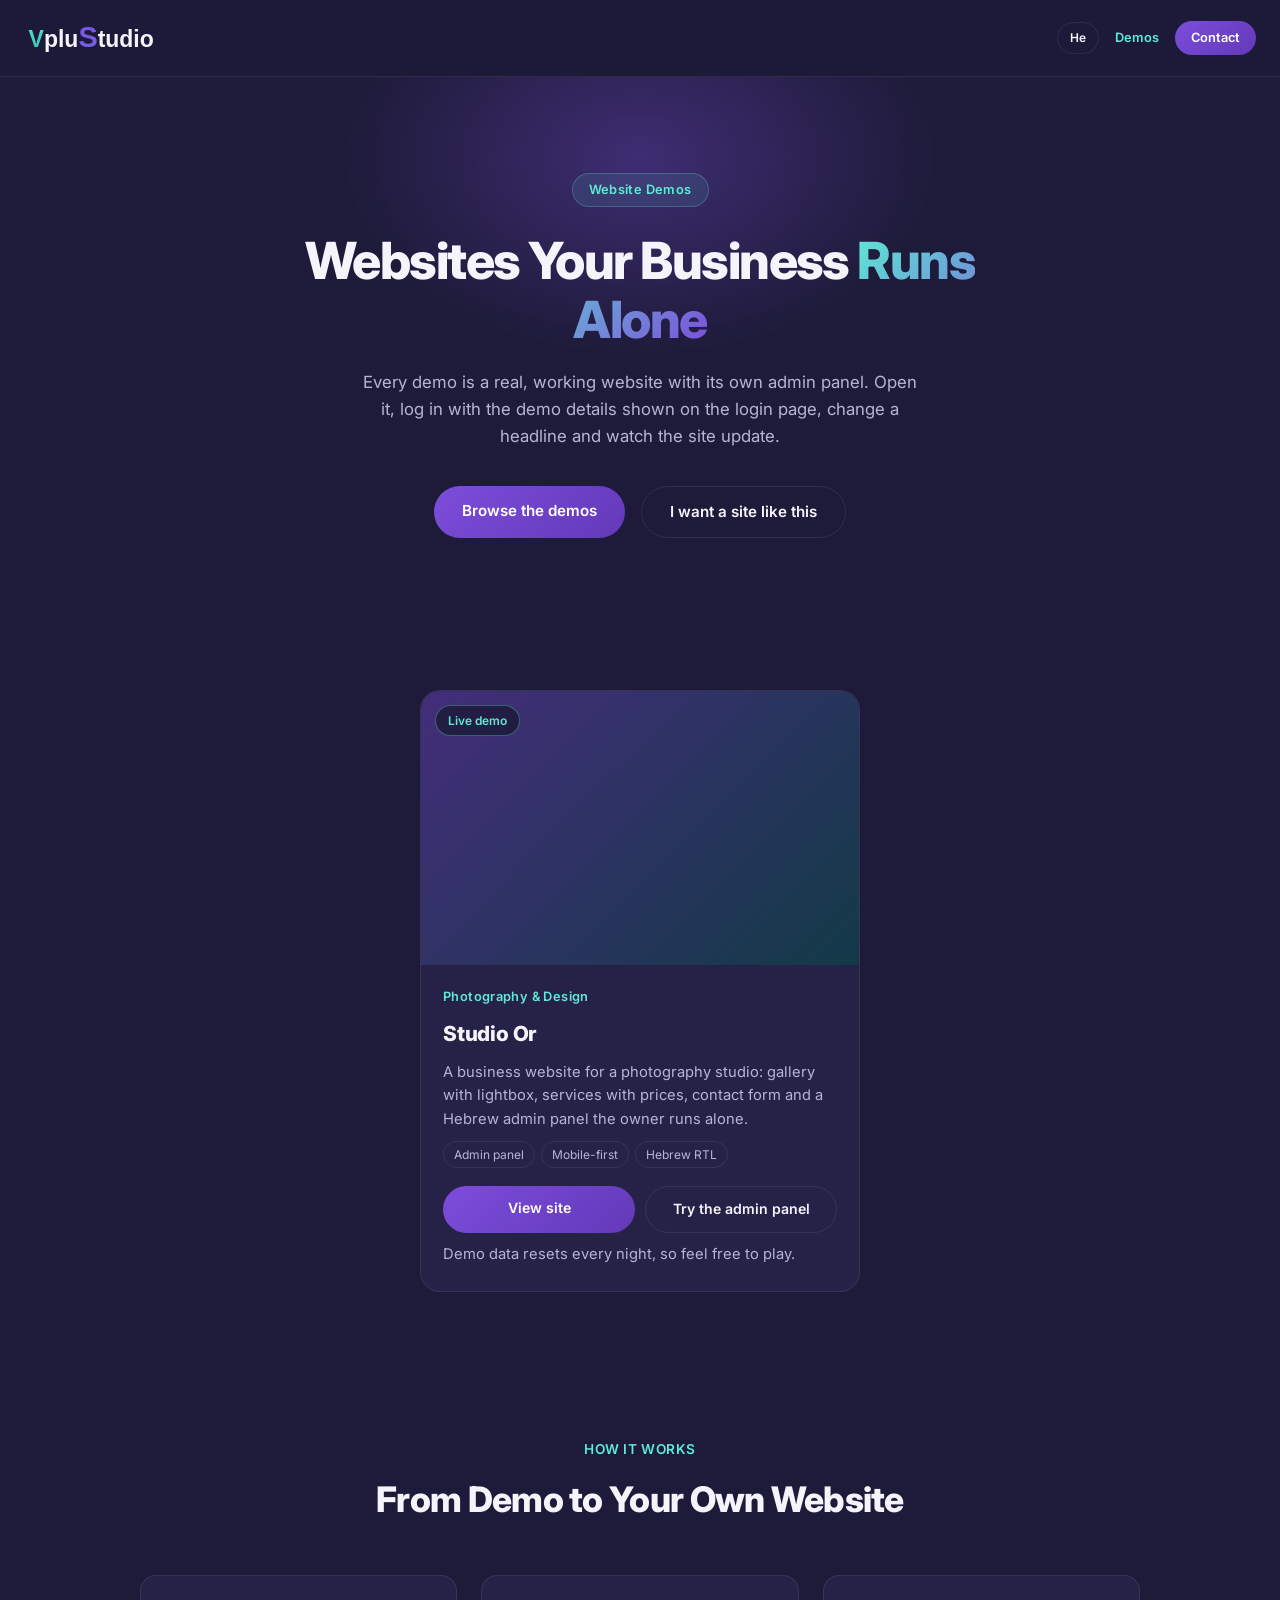
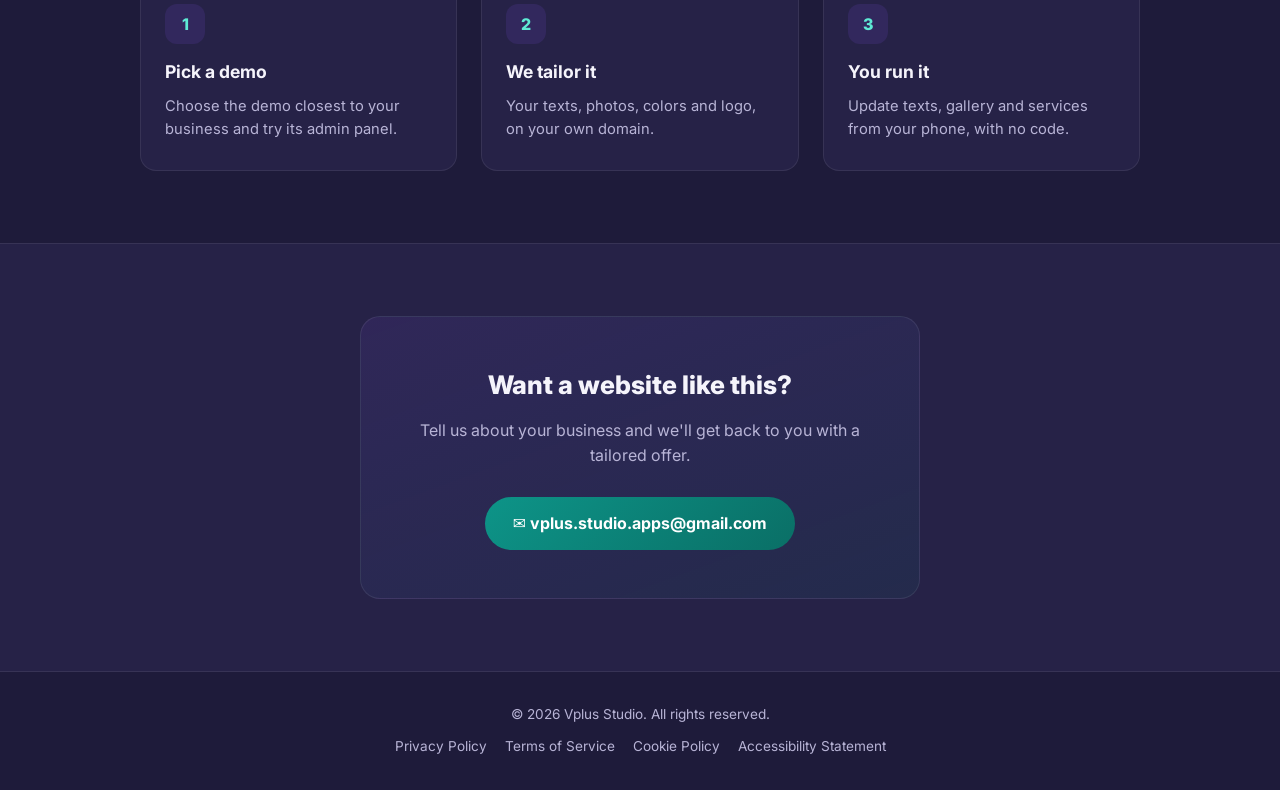
==== demos.html @ effa2103 "feat: add website demos page and homepage demos section - demos.html (/demos): bilingual page listin" ====
<!DOCTYPE html>
<html lang="en" dir="ltr">
<head>
<meta charset="UTF-8">
<meta name="viewport" content="width=device-width, initial-scale=1.0">
<title>Website Demos | Vplus Studio</title>
<meta name="description" content="Live demos of the business websites Vplus Studio builds: ready-made sites with an admin panel the owner runs alone.">
<meta property="og:title" content="Website Demos | Vplus Studio">
<meta property="og:description" content="Live demos of business websites with an admin panel the owner runs alone.">
<meta property="og:type" content="website">
<link rel="manifest" href="manifest.json">
<meta name="theme-color" content="#1E1B3A">
<link rel="icon" type="image/png" sizes="192x192" href="icons/icon-192.png">
<link rel="preconnect" href="https://fonts.googleapis.com">
<link rel="preconnect" href="https://fonts.gstatic.com" crossorigin>
<link href="https://fonts.googleapis.com/css2?family=Inter:wght@400;500;600;700;800&display=swap" rel="stylesheet">
<link rel="stylesheet" href="assets/site.css">
<link rel="stylesheet" href="assets/demos.css">
</head>
<body>

  <header>
    <div class="header-inner">
      <a class="logo" href="index.html">
        <img class="logo-img" src="assets/vplus-studio-wordmark-dark.svg" alt="Vplus Studio">
      </a>
      <nav>
        <button type="button" class="lang-toggle" id="langToggle" onclick="toggleLang()">He</button>
        <a class="nav-link" data-i18n="navDemos" href="demos.html" aria-current="page">Demos</a>
        <a class="nav-cta" data-i18n="navCta" href="mailto:vplus.studio.apps@gmail.com">Contact</a>
      </nav>
    </div>
  </header>

  <main>
    <section class="hero">
      <div class="hero-content">
        <span class="eyebrow" data-i18n="heroEyebrow">Website Demos</span>
        <h1><span data-i18n="heroTitleStart">Websites Your Business</span> <span class="highlight" data-i18n="heroTitleHighlight">Runs Alone</span></h1>
        <p data-i18n="heroText">
          Every demo is a real, working website with its own admin panel. Open it, log in with the demo details
          shown on the login page, change a headline and watch the site update.
        </p>
        <div class="hero-actions">
          <a class="btn btn-primary" data-i18n="heroPrimaryBtn" href="#list">Browse the demos</a>
          <a class="btn btn-secondary" data-i18n="heroSecondaryBtn" href="mailto:vplus.studio.apps@gmail.com">I want a site like this</a>
        </div>
      </div>
    </section>

    <section id="list">
      <div class="demos-grid" data-demos></div>
    </section>

    <section id="how">
      <div class="section-header">
        <span class="tag" data-i18n="howTag">How It Works</span>
        <h2 data-i18n="howTitle">From Demo to Your Own Website</h2>
      </div>
      <div class="steps-grid">
        <div class="feature-card">
          <span class="step-num">1</span>
          <h3 data-i18n="step1Title">Pick a demo</h3>
          <p data-i18n="step1Text">Choose the demo closest to your business and try its admin panel.</p>
        </div>
        <div class="feature-card">
          <span class="step-num">2</span>
          <h3 data-i18n="step2Title">We tailor it</h3>
          <p data-i18n="step2Text">Your texts, photos, colors and logo, on your own domain.</p>
        </div>
        <div class="feature-card">
          <span class="step-num">3</span>
          <h3 data-i18n="step3Title">You run it</h3>
          <p data-i18n="step3Text">Update texts, gallery and services from your phone, with no code.</p>
        </div>
      </div>
    </section>

    <section class="contact" id="contact">
      <div class="contact-card">
        <h2 data-i18n="contactTitle">Want a website like this?</h2>
        <p data-i18n="contactText">Tell us about your business and we'll get back to you with a tailored offer.</p>
        <a class="email-link" href="mailto:vplus.studio.apps@gmail.com">
          ✉️ vplus.studio.apps@gmail.com
        </a>
      </div>
    </section>
  </main>

  <footer>
    <div data-i18n="footerText">© 2026 Vplus Studio. All rights reserved.</div>
    <div class="footer-links">
      <a data-i18n="footerPrivacy" data-href-en="docs/legal/en/privacy-policy.html" data-href-he="docs/legal/privacy-policy.html" href="docs/legal/en/privacy-policy.html">Privacy Policy</a>
      <a data-i18n="footerTerms" data-href-en="docs/legal/en/terms-of-service.html" data-href-he="docs/legal/terms-of-service.html" href="docs/legal/en/terms-of-service.html">Terms of Service</a>
      <a data-i18n="footerCookies" data-href-en="docs/legal/en/cookie-policy.html" data-href-he="docs/legal/cookie-policy.html" href="docs/legal/en/cookie-policy.html">Cookie Policy</a>
      <a data-i18n="footerAccessibility" data-href-en="docs/legal/en/accessibility-statement.html" data-href-he="docs/legal/accessibility-statement.html" href="docs/legal/en/accessibility-statement.html">Accessibility Statement</a>
    </div>
  </footer>

  <script>
    (function () {
      var translations = {
        en: {
          pageTitle: "Website Demos | Vplus Studio",
          navDemos: "Demos",
          navCta: "Contact",
          heroEyebrow: "Website Demos",
          heroTitleStart: "Websites Your Business",
          heroTitleHighlight: "Runs Alone",
          heroText: "Every demo is a real, working website with its own admin panel. Open it, log in with the demo details shown on the login page, change a headline and watch the site update.",
          heroPrimaryBtn: "Browse the demos",
          heroSecondaryBtn: "I want a site like this",
          howTag: "How It Works",
          howTitle: "From Demo to Your Own Website",
          step1Title: "Pick a demo",
          step1Text: "Choose the demo closest to your business and try its admin panel.",
          step2Title: "We tailor it",
          step2Text: "Your texts, photos, colors and logo, on your own domain.",
          step3Title: "You run it",
          step3Text: "Update texts, gallery and services from your phone, with no code.",
          contactTitle: "Want a website like this?",
          contactText: "Tell us about your business and we'll get back to you with a tailored offer.",
          footerText: "© 2026 Vplus Studio. All rights reserved.",
          footerPrivacy: "Privacy Policy",
          footerTerms: "Terms of Service",
          footerCookies: "Cookie Policy",
          footerAccessibility: "Accessibility Statement",
          langToggleLabel: "He"
        },
        he: {
          pageTitle: "אתרי דמו | Vplus Studio",
          navDemos: "אתרי דמו",
          navCta: "צור קשר",
          heroEyebrow: "אתרי דמו",
          heroTitleStart: "אתרים שהעסק שלכם",
          heroTitleHighlight: "מנהל לבד",
          heroText: "כל דמו הוא אתר אמיתי שעובד, עם לוח ניהול משלו. פתחו אותו, היכנסו עם פרטי הדמו שמופיעים בדף הכניסה, שנו כותרת וראו את האתר מתעדכן.",
          heroPrimaryBtn: "לאתרי הדמו",
          heroSecondaryBtn: "אני רוצה אתר כזה",
          howTag: "איך זה עובד",
          howTitle: "מדמו לאתר משלכם",
          step1Title: "בוחרים דמו",
          step1Text: "בוחרים את הדמו הכי קרוב לעסק שלכם ומנסים את לוח הניהול.",
          step2Title: "אנחנו מתאימים",
          step2Text: "הטקסטים, התמונות, הצבעים והלוגו שלכם, בדומיין משלכם.",
          step3Title: "אתם מנהלים",
          step3Text: "מעדכנים טקסטים, גלריה ושירותים מהטלפון, בלי קוד.",
          contactTitle: "רוצים אתר כזה?",
          contactText: "ספרו לנו על העסק שלכם, ונחזור אליכם עם הצעה מותאמת.",
          footerText: "© 2026 Vplus Studio. All rights reserved.",
          footerPrivacy: "מדיניות פרטיות",
          footerTerms: "תנאי שימוש",
          footerCookies: "מדיניות עוגיות",
          footerAccessibility: "הצהרת נגישות",
          langToggleLabel: "En"
        }
      };

      function applyLang(lang) {
        var dict = translations[lang] || translations.en;
        document.documentElement.lang = lang;
        document.documentElement.dir = lang === "he" ? "rtl" : "ltr";
        document.documentElement.setAttribute("data-current-lang", lang);
        document.title = dict.pageTitle;

        document.querySelectorAll("[data-i18n]").forEach(function (el) {
          var key = el.getAttribute("data-i18n");
          if (dict[key] !== undefined) {
            el.textContent = dict[key];
          }
        });

        document.querySelectorAll("[data-href-en][data-href-he]").forEach(function (el) {
          el.setAttribute("href", el.getAttribute(lang === "he" ? "data-href-he" : "data-href-en"));
        });

        var toggleBtn = document.getElementById("langToggle");
        if (toggleBtn) {
          toggleBtn.textContent = dict.langToggleLabel;
        }

        try {
          localStorage.setItem("vplus-lang", lang);
        } catch (e) {}

        document.dispatchEvent(new CustomEvent("vplus:langchange", { detail: lang }));
      }

      function getInitialLang() {
        try {
          var saved = localStorage.getItem("vplus-lang");
          if (saved === "en" || saved === "he") return saved;
        } catch (e) {}
        return "en";
      }

      window.toggleLang = function () {
        var current = document.documentElement.getAttribute("data-current-lang") || "en";
        applyLang(current === "en" ? "he" : "en");
      };

      applyLang(getInitialLang());
    })();
  </script>
  <script src="assets/demos.js"></script>

</body>
</html>
---- assets/site.css ----
/* Shared styles for index.html and demos.html. */
:root {
  --bg: #1E1B3A;
  --bg-elevated: #262247;
  --accent-purple: #7c4ddb;
  --accent-teal: #0d9488;
  --accent-teal-light: #5eead4;
  --text-primary: #f5f4fb;
  --text-secondary: #b8b4d6;
  --border-color: rgba(255, 255, 255, 0.08);
}

* {
  margin: 0;
  padding: 0;
  box-sizing: border-box;
}

html {
  scroll-behavior: smooth;
}

body {
  font-family: 'Inter', system-ui, -apple-system, 'Segoe UI', Roboto, sans-serif;
  background-color: var(--bg);
  color: var(--text-primary);
  line-height: 1.6;
  -webkit-font-smoothing: antialiased;
}

a {
  color: inherit;
}

.container {
  max-width: 1100px;
  margin: 0 auto;
  padding: 0 24px;
}

/* Header */
header {
  position: sticky;
  top: 0;
  z-index: 10;
  background-color: rgba(30, 27, 58, 0.85);
  backdrop-filter: blur(10px);
  border-bottom: 1px solid var(--border-color);
}

.header-inner {
  display: flex;
  align-items: center;
  justify-content: space-between;
  padding: 18px 24px;
  direction: ltr;
}

.logo {
  display: flex;
  align-items: center;
}

.logo-img {
  display: block;
  height: 40px;
  width: auto;
}

nav {
  display: flex;
  align-items: center;
  gap: 12px;
}

nav a.nav-cta {
  display: inline-block;
  padding: 7px 16px;
  border-radius: 999px;
  background: linear-gradient(135deg, var(--accent-purple), #6339b8);
  color: #fff;
  font-weight: 600;
  font-size: 0.8rem;
  line-height: 1.5;
  text-decoration: none;
  transition: transform 0.15s ease, box-shadow 0.15s ease;
  white-space: nowrap;
}

nav a.nav-cta:hover {
  transform: translateY(-1px);
  box-shadow: 0 8px 20px rgba(124, 77, 219, 0.35);
}

.lang-toggle {
  padding: 6px 12px;
  border-radius: 999px;
  background: transparent;
  border: 1px solid var(--border-color);
  color: var(--text-primary);
  font-family: inherit;
  font-weight: 600;
  font-size: 0.75rem;
  line-height: 1.5;
  cursor: pointer;
  white-space: nowrap;
  transition: border-color 0.15s ease, color 0.15s ease;
}

.lang-toggle:hover {
  border-color: var(--accent-teal-light);
  color: var(--accent-teal-light);
}

/* Hero */
.hero {
  padding: 96px 24px 80px;
  text-align: center;
  position: relative;
  overflow: hidden;
}

.hero::before {
  content: "";
  position: absolute;
  top: -120px;
  left: 50%;
  transform: translateX(-50%);
  width: 600px;
  height: 400px;
  background: radial-gradient(ellipse at center, rgba(124, 77, 219, 0.35), transparent 70%);
  pointer-events: none;
}

.hero-content {
  position: relative;
  max-width: 720px;
  margin: 0 auto;
}

.eyebrow {
  display: inline-block;
  padding: 6px 16px;
  border-radius: 999px;
  background: rgba(94, 234, 212, 0.1);
  border: 1px solid rgba(94, 234, 212, 0.25);
  color: var(--accent-teal-light);
  font-size: 0.8rem;
  font-weight: 600;
  letter-spacing: 0.03em;
  margin-bottom: 24px;
}

.hero h1 {
  font-size: clamp(2rem, 5vw, 3.2rem);
  font-weight: 800;
  letter-spacing: -0.03em;
  line-height: 1.15;
  margin-bottom: 20px;
}

.hero h1 .highlight {
  background: linear-gradient(135deg, var(--accent-teal-light), var(--accent-purple));
  -webkit-background-clip: text;
  background-clip: text;
  color: transparent;
}

.hero p {
  font-size: 1.05rem;
  color: var(--text-secondary);
  max-width: 560px;
  margin: 0 auto 36px;
}

.hero-actions {
  display: flex;
  justify-content: center;
  gap: 16px;
  flex-wrap: wrap;
}

.btn {
  display: inline-block;
  padding: 13px 28px;
  border-radius: 999px;
  font-weight: 600;
  font-size: 0.95rem;
  text-decoration: none;
  transition: transform 0.15s ease, box-shadow 0.15s ease, background-color 0.15s ease;
}

.btn-primary {
  background: linear-gradient(135deg, var(--accent-purple), #6339b8);
  color: #fff;
}

.btn-primary:hover {
  transform: translateY(-2px);
  box-shadow: 0 10px 24px rgba(124, 77, 219, 0.4);
}

.btn-secondary {
  background: transparent;
  color: var(--text-primary);
  border: 1px solid var(--border-color);
}

.btn-secondary:hover {
  border-color: var(--accent-teal-light);
  color: var(--accent-teal-light);
}

/* Sections */
section {
  padding: 72px 24px;
}

.section-header {
  text-align: center;
  max-width: 600px;
  margin: 0 auto 48px;
}

.section-header .tag {
  color: var(--accent-teal-light);
  font-weight: 600;
  font-size: 0.85rem;
  letter-spacing: 0.04em;
  text-transform: uppercase;
}

.section-header h2 {
  font-size: clamp(1.6rem, 3.5vw, 2.2rem);
  font-weight: 800;
  letter-spacing: -0.02em;
  margin-top: 10px;
}

.section-header p {
  color: var(--text-secondary);
  margin-top: 14px;
}

/* Features / About */
.features-grid {
  display: grid;
  grid-template-columns: repeat(3, 1fr);
  gap: 24px;
  max-width: 1000px;
  margin: 0 auto;
}

.feature-card {
  background: var(--bg-elevated);
  border: 1px solid var(--border-color);
  border-radius: 16px;
  padding: 28px 24px;
  transition: transform 0.2s ease, border-color 0.2s ease;
}

.feature-card:hover {
  transform: translateY(-4px);
  border-color: rgba(124, 77, 219, 0.4);
}

.feature-icon {
  width: 44px;
  height: 44px;
  border-radius: 12px;
  display: flex;
  align-items: center;
  justify-content: center;
  background: rgba(124, 77, 219, 0.15);
  color: var(--accent-teal-light);
  font-size: 1.3rem;
  margin-bottom: 16px;
}

.feature-card h3 {
  font-size: 1.1rem;
  font-weight: 700;
  margin-bottom: 8px;
}

.feature-card p {
  color: var(--text-secondary);
  font-size: 0.92rem;
}

/* Contact */
.contact {
  background: var(--bg-elevated);
  border-top: 1px solid var(--border-color);
  border-bottom: 1px solid var(--border-color);
}

.contact-card {
  max-width: 560px;
  margin: 0 auto;
  text-align: center;
  background: linear-gradient(160deg, rgba(124, 77, 219, 0.12), rgba(13, 148, 136, 0.08));
  border: 1px solid var(--border-color);
  border-radius: 20px;
  padding: 48px 32px;
}

.contact-card h2 {
  font-size: 1.6rem;
  font-weight: 800;
  margin-bottom: 12px;
}

.contact-card p {
  color: var(--text-secondary);
  margin-bottom: 28px;
}

.email-link {
  display: inline-flex;
  align-items: center;
  justify-content: center;
  gap: 10px;
  max-width: 100%;
  padding: 14px 28px;
  border-radius: 999px;
  background: linear-gradient(135deg, var(--accent-teal), #0a6f66);
  color: #fff;
  font-weight: 700;
  font-size: 1rem;
  text-decoration: none;
  text-align: center;
  direction: ltr;
  unicode-bidi: isolate;
  overflow-wrap: anywhere;
  transition: transform 0.15s ease, box-shadow 0.15s ease;
}

.email-link:hover {
  transform: translateY(-2px);
  box-shadow: 0 10px 24px rgba(13, 148, 136, 0.4);
}

/* Footer */
footer {
  padding: 32px 24px;
  text-align: center;
  color: var(--text-secondary);
  font-size: 0.85rem;
}

footer .footer-links {
  margin-top: 10px;
  display: flex;
  justify-content: center;
  gap: 18px;
  flex-wrap: wrap;
}

footer a {
  color: var(--text-secondary);
  text-decoration: none;
}

footer a:hover {
  color: var(--accent-teal-light);
}

/* Mobile */
@media (max-width: 720px) {
  .features-grid {
    grid-template-columns: 1fr;
  }

  .hero {
    padding: 72px 20px 56px;
  }

  section {
    padding: 56px 20px;
  }

  .contact-card {
    padding: 36px 22px;
  }
}

@media (max-width: 400px) {
  .header-inner {
    flex-direction: column;
    align-items: center;
    gap: 10px;
    padding: 14px 16px;
  }

  .logo-img {
    height: 50px;
  }
}

/* Plain nav link (Demos) */
nav a.nav-link {
  color: var(--text-primary);
  font-weight: 600;
  font-size: 0.8rem;
  text-decoration: none;
  padding: 7px 4px;
  white-space: nowrap;
}

nav a.nav-link:hover,
nav a.nav-link[aria-current="page"] {
  color: var(--accent-teal-light);
}

/* Logo as a home link (demos.html) */
a.logo {
  text-decoration: none;
}

/* "How it works" steps (demos.html) */
.steps-grid {
  display: grid;
  grid-template-columns: repeat(3, 1fr);
  gap: 24px;
  max-width: 1000px;
  margin: 0 auto;
}

.step-num {
  display: inline-flex;
  align-items: center;
  justify-content: center;
  width: 40px;
  height: 40px;
  border-radius: 12px;
  background: rgba(124, 77, 219, 0.15);
  color: var(--accent-teal-light);
  font-weight: 800;
  margin-bottom: 14px;
}

@media (max-width: 720px) {
  .steps-grid {
    grid-template-columns: 1fr;
  }
}
---- assets/demos.css ----
/* Demo site cards, shared by index.html (teaser) and demos.html (full list). */

.demos-grid {
  display: grid;
  grid-template-columns: repeat(auto-fit, minmax(min(100%, 320px), 440px));
  justify-content: center;
  gap: 24px;
  max-width: 1000px;
  margin: 0 auto;
}

.demo-card {
  display: flex;
  flex-direction: column;
  background: var(--bg-elevated);
  border: 1px solid var(--border-color);
  border-radius: 20px;
  overflow: hidden;
  transition: transform 0.2s ease, border-color 0.2s ease;
}

.demo-card:hover {
  transform: translateY(-4px);
  border-color: rgba(124, 77, 219, 0.45);
}

.demo-media {
  position: relative;
  display: block;
  aspect-ratio: 16 / 10;
  background: linear-gradient(135deg, rgba(124, 77, 219, 0.45), rgba(13, 148, 136, 0.3)), #15132b;
  overflow: hidden;
}

.demo-media img {
  width: 100%;
  height: 100%;
  object-fit: cover;
  display: block;
  transition: transform 0.4s ease;
}

.demo-card:hover .demo-media img {
  transform: scale(1.04);
}

.demo-badge {
  position: absolute;
  top: 14px;
  inset-inline-start: 14px;
  padding: 5px 12px;
  border-radius: 999px;
  background: rgba(30, 27, 58, 0.85);
  border: 1px solid rgba(94, 234, 212, 0.35);
  color: var(--accent-teal-light);
  font-size: 0.75rem;
  font-weight: 600;
}

.demo-body {
  display: flex;
  flex-direction: column;
  gap: 10px;
  padding: 22px 22px 24px;
  flex: 1;
}

.demo-category {
  color: var(--accent-teal-light);
  font-size: 0.8rem;
  font-weight: 600;
  letter-spacing: 0.03em;
}

.demo-card h3 {
  font-size: 1.3rem;
  font-weight: 800;
  letter-spacing: -0.01em;
}

.demo-card p {
  color: var(--text-secondary);
  font-size: 0.92rem;
}

.demo-tags {
  display: flex;
  flex-wrap: wrap;
  gap: 6px;
  list-style: none;
}

.demo-tags li {
  padding: 3px 10px;
  border-radius: 999px;
  border: 1px solid var(--border-color);
  color: var(--text-secondary);
  font-size: 0.75rem;
}

.demo-actions {
  display: flex;
  flex-wrap: wrap;
  gap: 10px;
  margin-top: auto;
  padding-top: 8px;
}

.demo-actions .btn {
  padding: 11px 20px;
  font-size: 0.88rem;
  text-align: center;
  flex: 1 1 170px;
  white-space: nowrap;
}

.demo-note {
  color: var(--text-secondary);
  font-size: 0.78rem;
}

.demos-status {
  text-align: center;
  color: var(--text-secondary);
  padding: 24px 0;
}

.demos-more {
  text-align: center;
  margin-top: 36px;
}
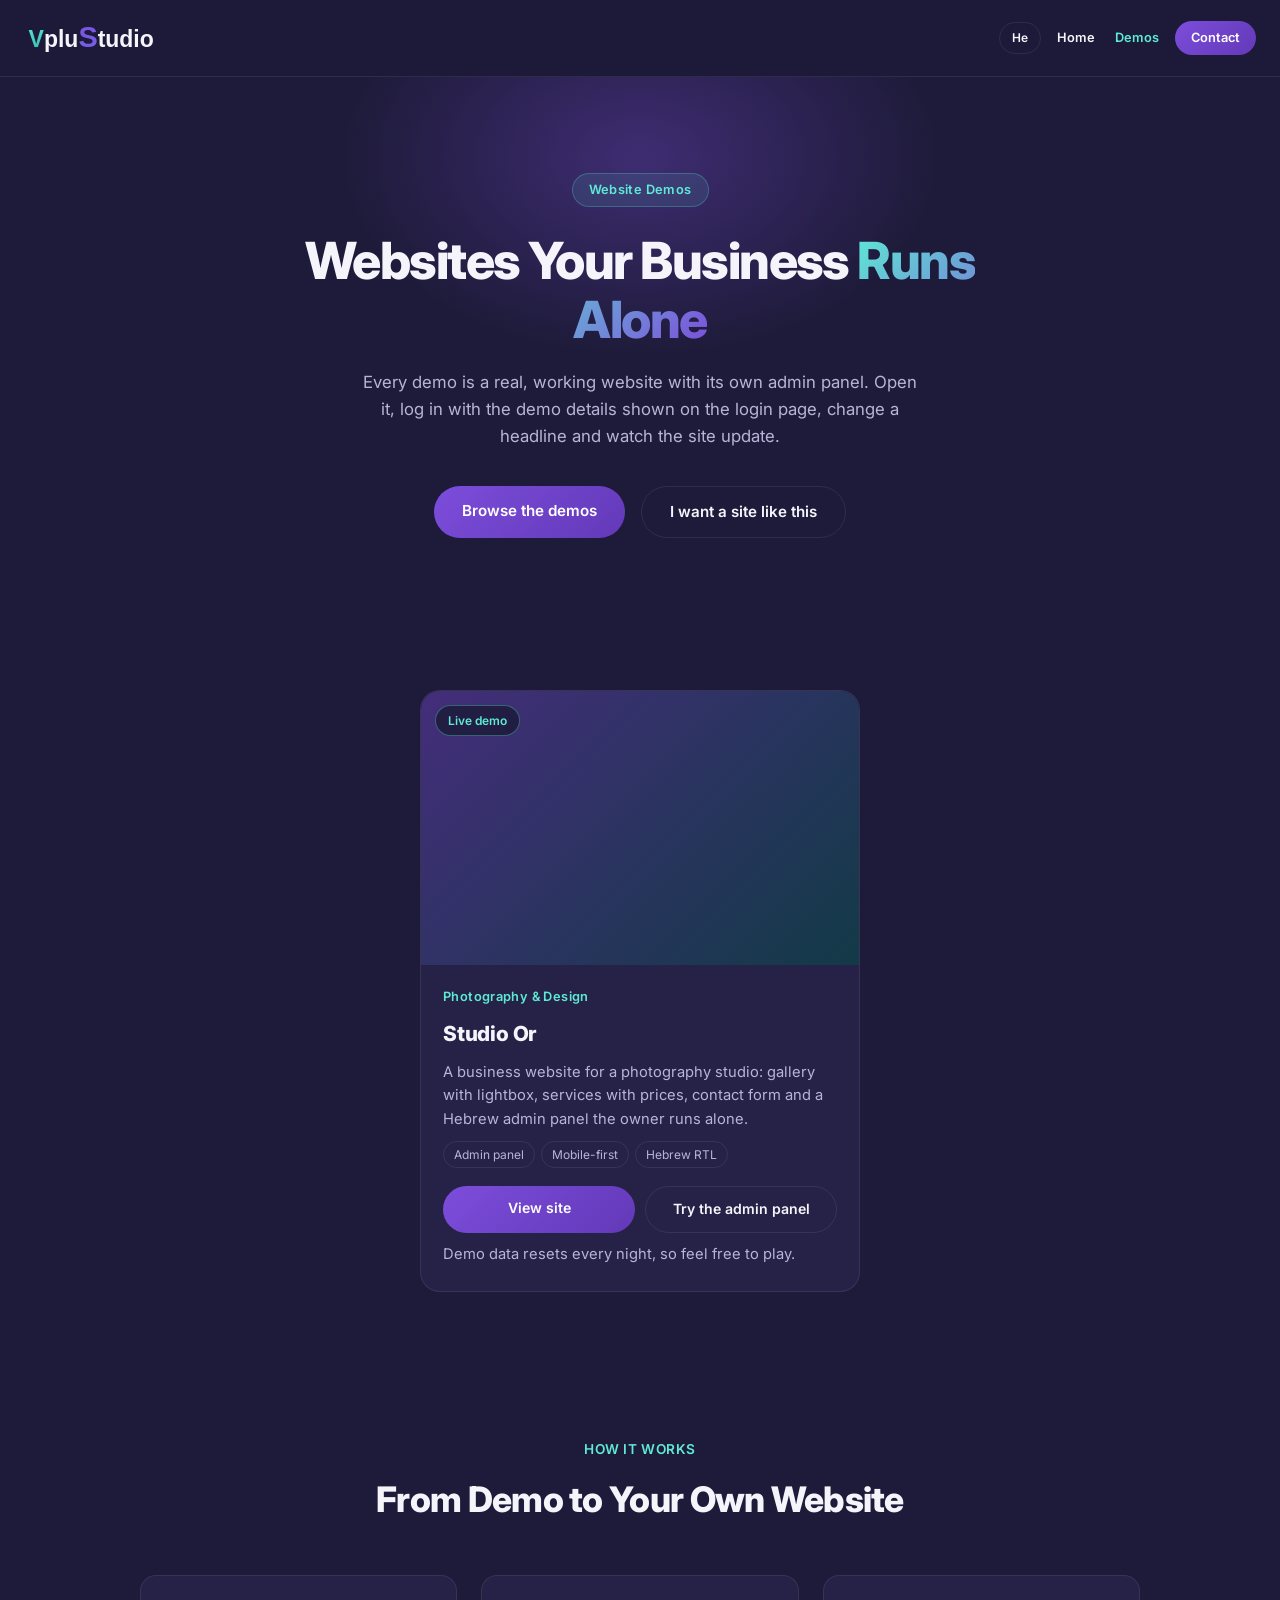
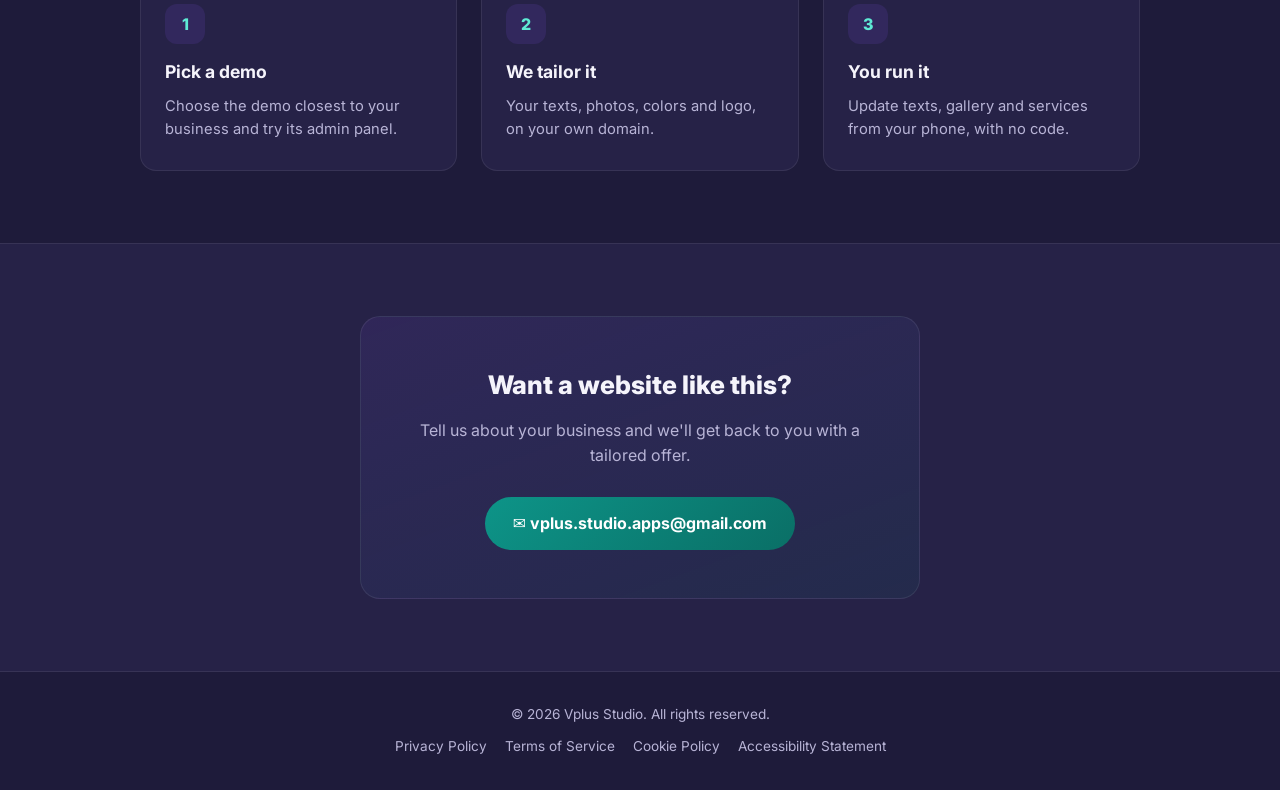
==== commit ac63cedd: "feat: add Home link to the demos page menu Co-Authored-By: Claude Opus 5.5 <noreply@anthropic.com> C" ====
--- a/demos.html
+++ b/demos.html
@@ -21,11 +21,12 @@
 
   <header>
     <div class="header-inner">
-      <a class="logo" href="index.html">
+      <a class="logo" href="index.html" aria-label="Vplus Studio – Home">
         <img class="logo-img" src="assets/vplus-studio-wordmark-dark.svg" alt="Vplus Studio">
       </a>
       <nav>
         <button type="button" class="lang-toggle" id="langToggle" onclick="toggleLang()">He</button>
+        <a class="nav-link" data-i18n="navHome" href="index.html">Home</a>
         <a class="nav-link" data-i18n="navDemos" href="demos.html" aria-current="page">Demos</a>
         <a class="nav-cta" data-i18n="navCta" href="mailto:vplus.studio.apps@gmail.com">Contact</a>
       </nav>
@@ -102,6 +103,7 @@
       var translations = {
         en: {
           pageTitle: "Website Demos | Vplus Studio",
+          navHome: "Home",
           navDemos: "Demos",
           navCta: "Contact",
           heroEyebrow: "Website Demos",
@@ -129,6 +131,7 @@
         },
         he: {
           pageTitle: "אתרי דמו | Vplus Studio",
+          navHome: "דף הבית",
           navDemos: "אתרי דמו",
           navCta: "צור קשר",
           heroEyebrow: "אתרי דמו",
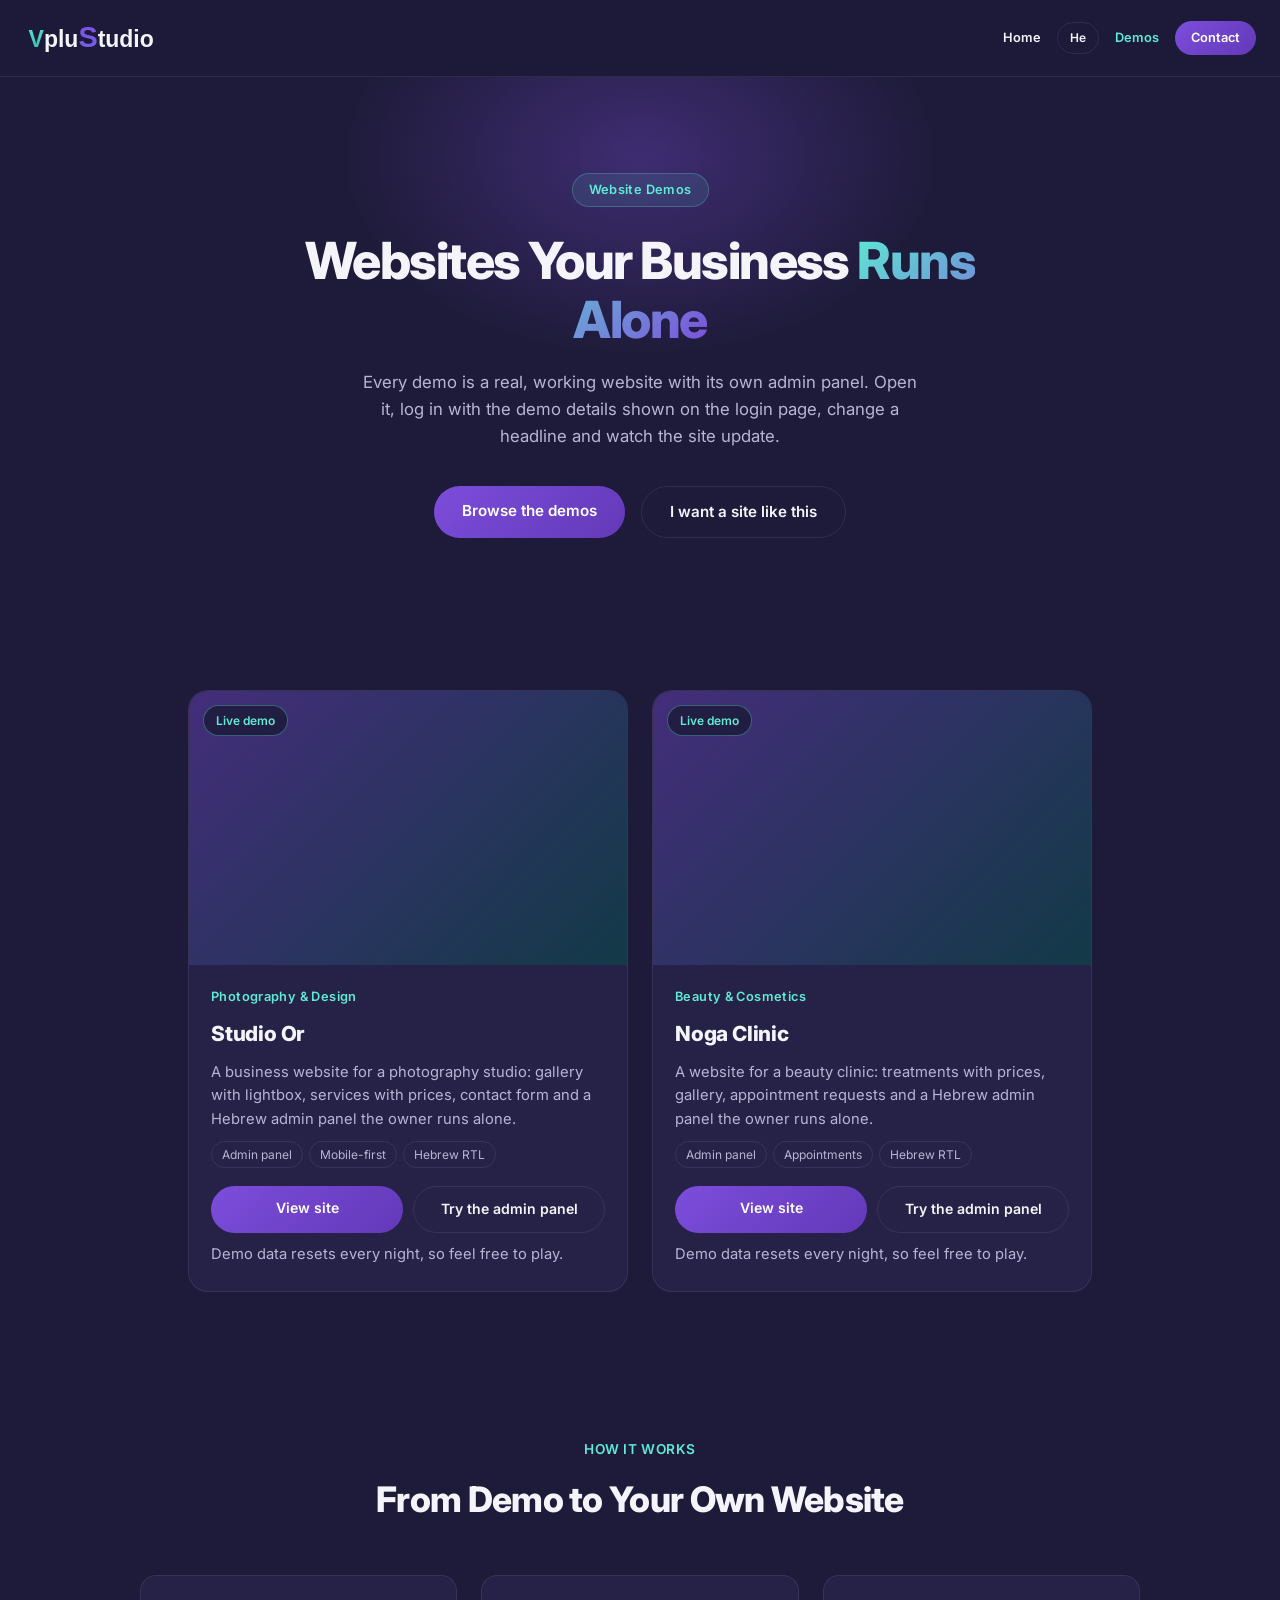
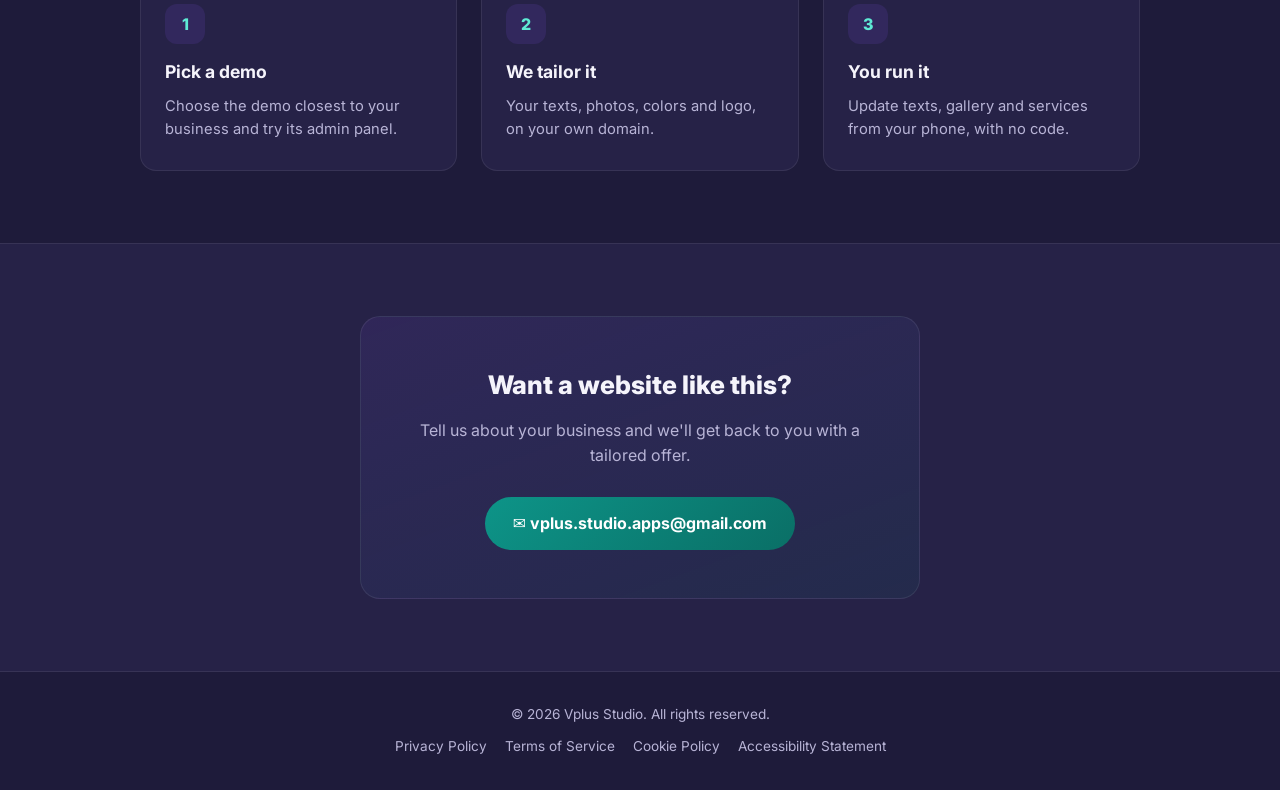
==== commit f97813fe: "fix: make Home the first item in the demos page menu Co-Authored-By: Claude Opus 5.5 <noreply@anthro" ====
--- a/demos.html
+++ b/demos.html
@@ -25,8 +25,8 @@
         <img class="logo-img" src="assets/vplus-studio-wordmark-dark.svg" alt="Vplus Studio">
       </a>
       <nav>
+        <a class="nav-link" data-i18n="navHome" href="index.html">Home</a>
         <button type="button" class="lang-toggle" id="langToggle" onclick="toggleLang()">He</button>
-        <a class="nav-link" data-i18n="navHome" href="index.html">Home</a>
         <a class="nav-link" data-i18n="navDemos" href="demos.html" aria-current="page">Demos</a>
         <a class="nav-cta" data-i18n="navCta" href="mailto:vplus.studio.apps@gmail.com">Contact</a>
       </nav>
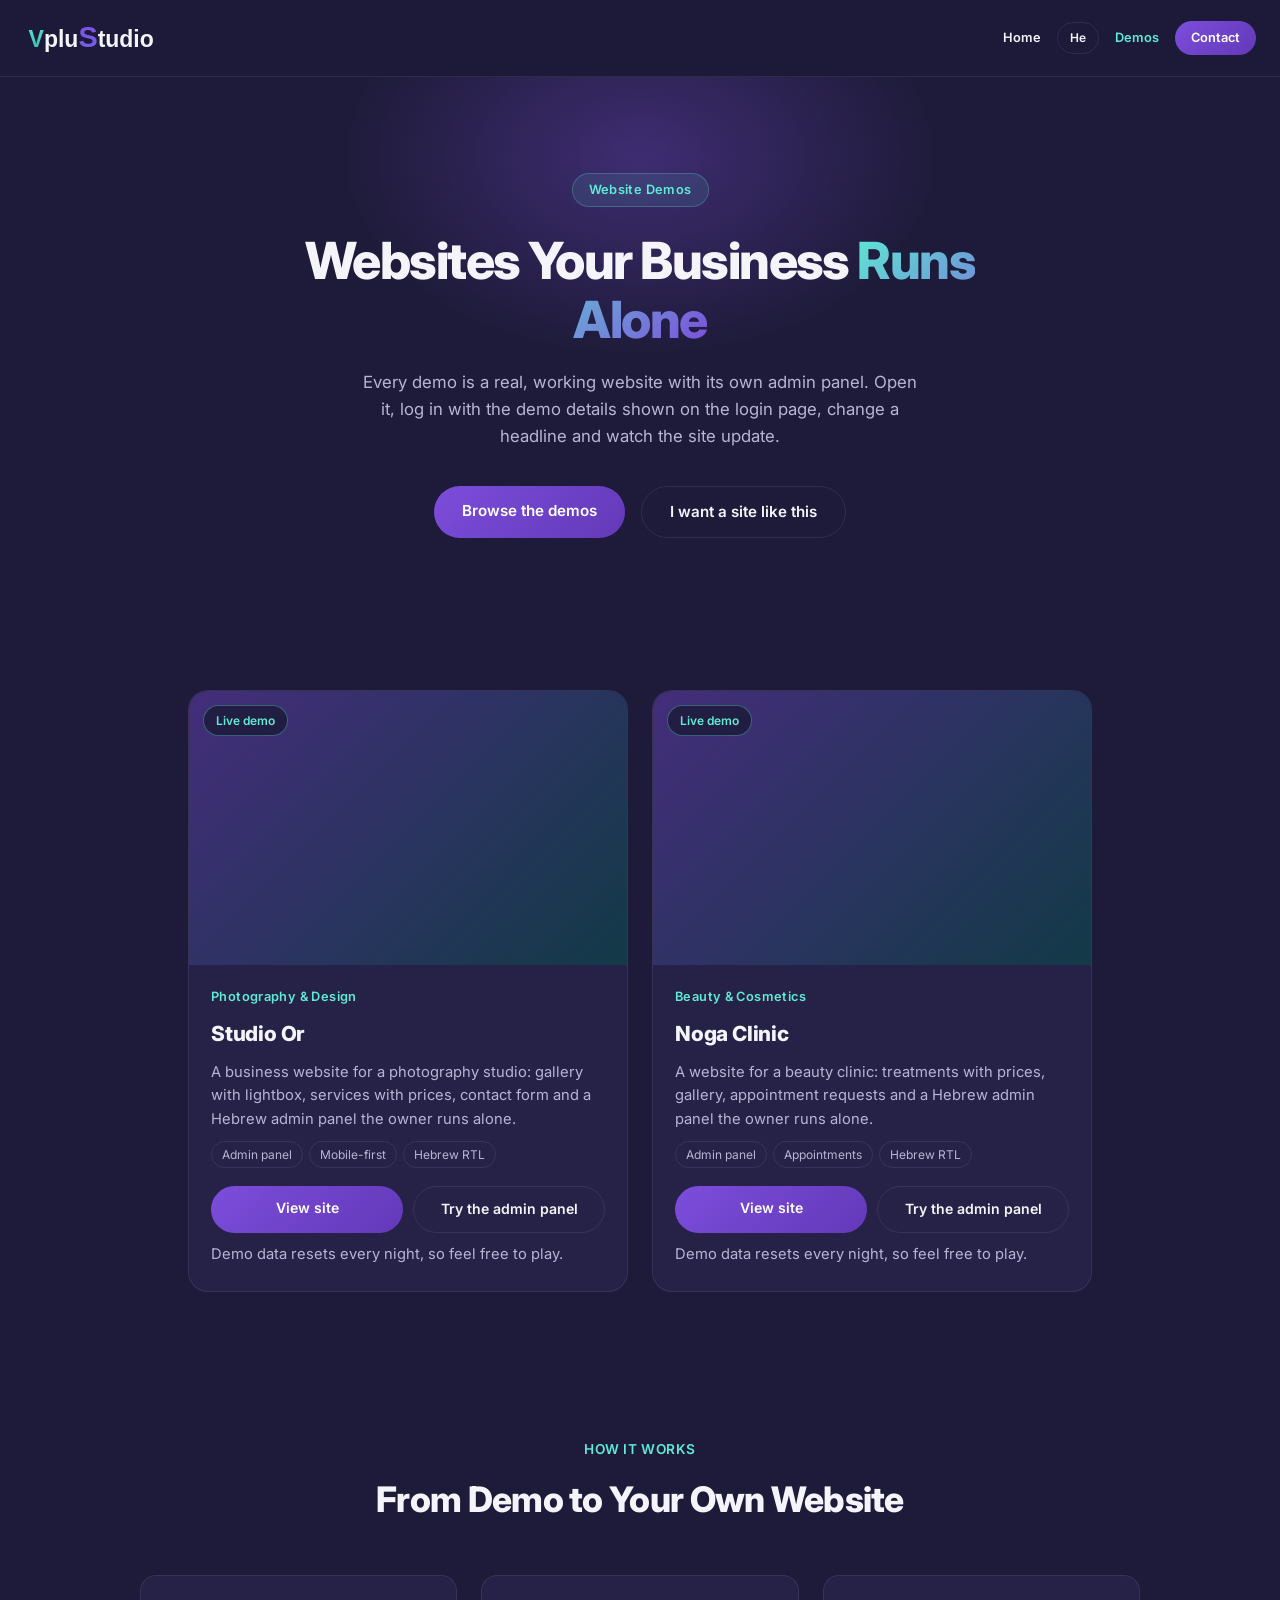
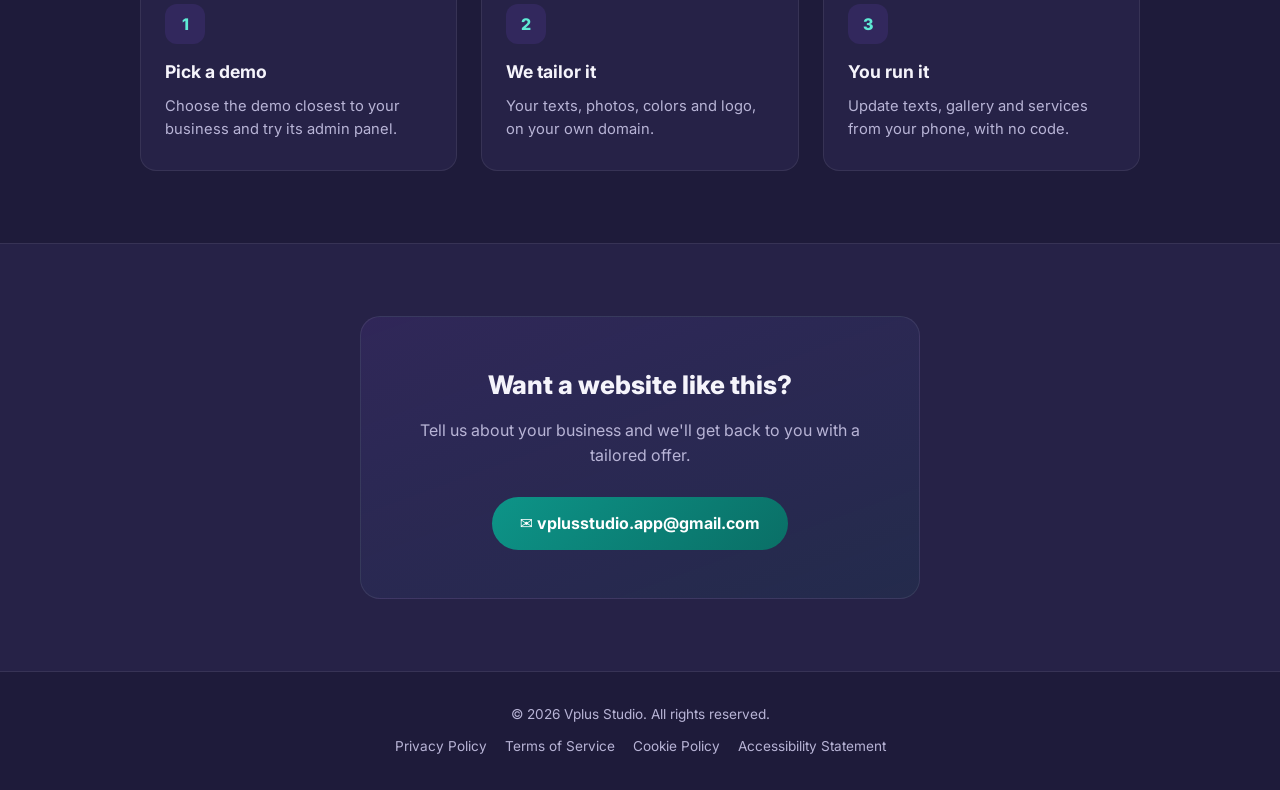
==== commit 2ed2e369: "feat: switch public contact email to vplusstudio.app@gmail.com Co-Authored-By: Claude Sonnet 5 <nore" ====
--- a/demos.html
+++ b/demos.html
@@ -28,7 +28,7 @@
         <a class="nav-link" data-i18n="navHome" href="index.html">Home</a>
         <button type="button" class="lang-toggle" id="langToggle" onclick="toggleLang()">He</button>
         <a class="nav-link" data-i18n="navDemos" href="demos.html" aria-current="page">Demos</a>
-        <a class="nav-cta" data-i18n="navCta" href="mailto:vplus.studio.apps@gmail.com">Contact</a>
+        <a class="nav-cta" data-i18n="navCta" href="mailto:vplusstudio.app@gmail.com">Contact</a>
       </nav>
     </div>
   </header>
@@ -44,7 +44,7 @@
         </p>
         <div class="hero-actions">
           <a class="btn btn-primary" data-i18n="heroPrimaryBtn" href="#list">Browse the demos</a>
-          <a class="btn btn-secondary" data-i18n="heroSecondaryBtn" href="mailto:vplus.studio.apps@gmail.com">I want a site like this</a>
+          <a class="btn btn-secondary" data-i18n="heroSecondaryBtn" href="mailto:vplusstudio.app@gmail.com">I want a site like this</a>
         </div>
       </div>
     </section>
@@ -81,8 +81,8 @@
       <div class="contact-card">
         <h2 data-i18n="contactTitle">Want a website like this?</h2>
         <p data-i18n="contactText">Tell us about your business and we'll get back to you with a tailored offer.</p>
-        <a class="email-link" href="mailto:vplus.studio.apps@gmail.com">
-          ✉️ vplus.studio.apps@gmail.com
+        <a class="email-link" href="mailto:vplusstudio.app@gmail.com">
+          ✉️ vplusstudio.app@gmail.com
         </a>
       </div>
     </section>
--- a/assets/site.css
+++ b/assets/site.css
@@ -73,6 +73,12 @@
   gap: 12px;
 }
 
+/* The header row is always LTR (logo on the left), but in Hebrew the nav items
+   read right-to-left: the first link (Home) sits on the right. */
+html[dir="rtl"] nav {
+  direction: rtl;
+}
+
 nav a.nav-cta {
   display: inline-block;
   padding: 7px 16px;
